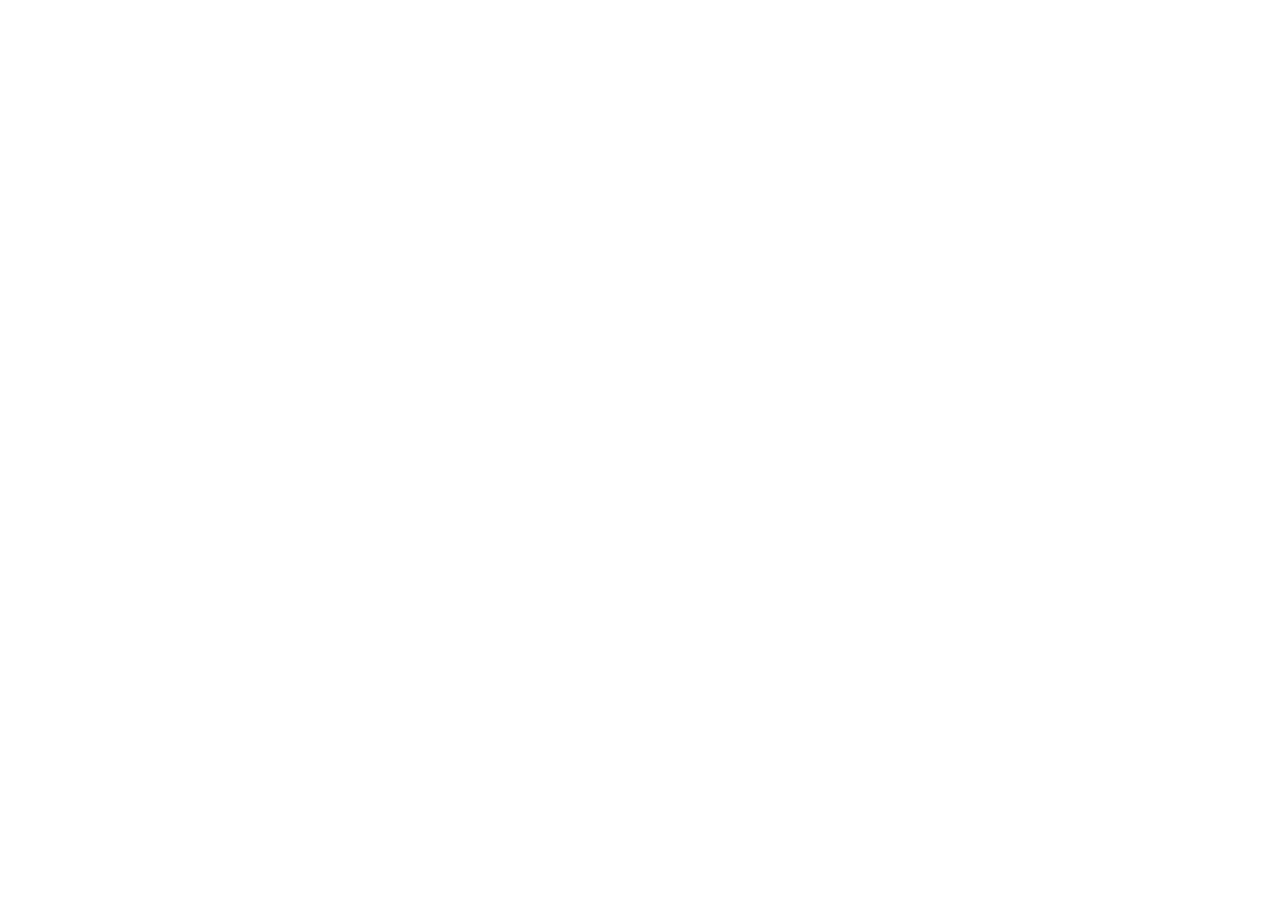
==== index.html @ 970cb750 "Add files via upload" ====
<!DOCTYPE html>
<html lang="en" class="">
  <head>
    <meta http-equiv="X-UA-Compatible" content="IE=edge,chrome=1">
    <meta name="viewport" content="width=device-width, initial-scale=1">
    <meta charset="utf-8">

    <title>Navigating the Publishing Maze: Griffith PhD candidates</title>

    <link type="text/css" rel="stylesheet" href="lib/icomoon.css">
    <script type="text/javascript" src="lib/player-0.0.11.min.js"></script>
    <script type="text/javascript" src="lib/lzwcompress.js"></script>

    <!-- Resize Hack -->
    <script type="text/javascript">
      window.resizeTo(screen.width, screen.height);
    </script>
    
    <!--[if lt IE 9]>
    <script src="//html5shiv.googlecode.com/svn/trunk/html5.js"></script>
    <![endif]-->

    <script id="__ENTRY__" type="application/json">
      {".js":["rise/035c76f6.js"]}
    </script>

    <script id="__REMOTE_ENTRIES__" type="application/json">
      {"mondrian":{".js":["mondrian/entry.js"]}}
    </script>

    <script>
      (function() {
        const jsonp = {}

        function loadModule(manifest) {
          const p = []

          if (manifest['.css'] != null) {
            for (var idx = 0; idx < manifest['.css'].length; idx++) {
              p.push(new Promise((resolve, reject) => {
                var link = document.createElement('link')
                link.onload = resolve
                link.onerror = reject
                link.rel = 'stylesheet'
                link.href = 'lib/' + manifest['.css'][idx]
                document.body.appendChild(link)
              }))
            }
          }

          if (manifest['.js'] != null) {
            for (var idx = 0; idx < manifest['.js'].length; idx++) {
              p.push(new Promise((resolve, reject) => {
                var script = document.createElement('script')
                script.onload = resolve
                script.onerror = reject
                script.src = 'lib/' + manifest['.js'][idx]
                document.body.appendChild(script)
              }))
            }
          }

          return Promise.all(p)
        }

        function deserialize(str) {
          const buffer = Uint8Array.from(atob(str), c => c.charCodeAt(0))
          const json = new TextDecoder().decode(buffer)
          const result = JSON.parse(json)
          return result
        }

        function __loadEntry() {
          return loadModule(JSON.parse(document.getElementById('__ENTRY__').textContent))
        }

        function __loadRemoteEntry(name) {
          const manifest = JSON.parse(document.getElementById('__REMOTE_ENTRIES__').textContent)
          if (manifest[name] == null) throw new Error(`Missing manifest for remote entry "${name}".`)
          return loadModule(manifest[name])
        }
        
        async function __loadJsonp(id, path) {
          try {
            return await new Promise((resolve, reject) => {
              try {
                jsonp[id] = resolve
                const script = document.createElement('script')
                script.onerror = reject
                script.src = `./${path}`
                document.head.appendChild(script)
              } catch (err) {
                reject(err)
              }
            })
          } finally {
            delete jsonp[id]
          }
        }

        function __resolveJsonp(id, data) {
          const resolve = jsonp[id]
          if (typeof resolve !== 'function') {
            throw new Error(`Could not load JSONP "${id}"`)
          }
          resolve(data)
        }

        async function __fetchCourse(name) {
          name = name == null ? window.i18n.default : name
          if (!window.i18n.available.includes(name)) {
            console.warn(`Could not load locale "${name}"`)
            name = window.i18n.available[0]
          }
          const encoded = await __loadJsonp(`course:${name}`, `locales/${name}.js`)
          const courseData = deserialize(encoded)
          return courseData
        }

        window.__loadEntry = __loadEntry
        window.__loadRemoteEntry = __loadRemoteEntry
        window.__loadJsonp = __loadJsonp
        window.__resolveJsonp = __resolveJsonp
        window.__fetchCourse = __fetchCourse
      })()
    </script>
  </head>
  <body>
    <div id="app"></div>
    <script type="text/javascript">
  (function(root) {
    window.i18n = {"available":["und"],"default":"und"};
    window.partnerContent = [];

    function isExport() {
      return true;
    }

    function resolvePath(path) {
      return ('assets/').concat(path);
    }

    function resolveFontPath(font) {
      return ('lib/fonts/').concat(font.key.split('/').reverse()[0]);
    }

    function fetchAvailableLocales() {
      return window.i18n
    }

    root.Runtime = {
      fetch: window.__fetchCourse,
      fetchAvailableLocales: fetchAvailableLocales,
      isExport: isExport,
      resolvePath: resolvePath,
      resolveFontPath: resolveFontPath
    };
  }(window));
</script>

    
    <script>__loadEntry()</script>
    
  </body>
</html>
---- lib/icomoon.css ----
@font-face {
	font-family: 'icomoon';
	src:  url('fonts/icomoon.ttf') format('truetype'),
				url('fonts/icomoon.woff') format('woff');
	font-weight: normal;
	font-style: normal;
}

[class^="icon-"], [class*=" icon-"] {
	/* use !important to prevent issues with browser extensions that change fonts */
	font-family: 'icomoon' !important;
	speak: none;
	font-style: normal;
	font-weight: normal;
	font-variant: normal;
	text-transform: none;
	line-height: 1;

	/* Better Font Rendering =========== */
	-webkit-font-smoothing: antialiased;
	-moz-osx-font-smoothing: grayscale;
}

.icon-edit-author-name:before {
	content: "\e976";
}
.icon-lock:before {
	content: "\e977";
}
.icon-checkmark-valid:before {
	content: "\e95d";
}
.icon-close-media-panel:before {
	content: "\e95e";
}
.icon-trash4:before {
	content: "\e95f";
}
.icon-x-invalid-url:before {
	content: "\e960";
}
.icon-attach2:before {
	content: "\e961";
}
.icon-bold:before {
	content: "\e962";
}
.icon-fontcolor:before {
	content: "\e963";
}
.icon-fontsize:before {
	content: "\e964";
}
.icon-italic:before {
	content: "\e965";
}
.icon-link:before {
	content: "\e966";
}
.icon-orderedlist:before {
	content: "\e967";
}
.icon-quote:before {
	content: "\e968";
}
.icon-unorderedlist:before {
	content: "\e969";
}
.icon-feedback:before {
	content: "\e910";
}
.icon-review:before {
	content: "\e911";
}
.icon-customizable:before {
	content: "\e908";
}
.icon-design:before {
	content: "\e909";
}
.icon-interactions:before {
	content: "\e90a";
}
.icon-questions:before {
	content: "\e90b";
}
.icon-scenarios2:before {
	content: "\e90c";
}
.icon-slides:before {
	content: "\e90d";
}
.icon-desktop:before {
	content: "\e902";
}
.icon-expressions:before {
	content: "\e903";
}
.icon-poses:before {
	content: "\e904";
}
.icon-retina:before {
	content: "\e905";
}
.icon-scenarios:before {
	content: "\e906";
}
.icon-transparency:before {
	content: "\e907";
}
.icon-Master-01:before {
	content: "\e934";
}
.icon-Master-02:before {
	content: "\e93a";
}
.icon-Master-03:before {
	content: "\e939";
}
.icon-Master-04:before {
	content: "\e936";
}
.icon-Master-05:before {
	content: "\e93b";
}
.icon-Master-06:before {
	content: "\e935";
}
.icon-Master-07:before {
	content: "\e937";
}
.icon-Master-08:before {
	content: "\e938";
}
.icon-Master-09:before {
	content: "\e922";
}
.icon-Master-10:before {
	content: "\e926";
}
.icon-Master-11:before {
	content: "\e924";
}
.icon-Master-12:before {
	content: "\e928";
}
.icon-Master-13:before {
	content: "\e923";
}
.icon-Master-14:before {
	content: "\e925";
}
.icon-Master-15:before {
	content: "\e929";
}
.icon-Master-16:before {
	content: "\e927";
}
.icon-Master-17:before {
	content: "\e92b";
}
.icon-Master-18:before {
	content: "\e92c";
}
.icon-Master-19:before {
	content: "\e92d";
}
.icon-Master-20:before {
	content: "\e92e";
}
.icon-Master-21:before {
	content: "\e92f";
}
.icon-Master-22:before {
	content: "\e930";
}
.icon-Master-23:before {
	content: "\e931";
}
.icon-Master-24:before {
	content: "\e932";
}
.icon-Master-25:before {
	content: "\e933";
}
.icon-Master-26:before {
	content: "\e92a";
}
.icon-check-circle:before {
	content: "\e803";
}
.icon-trash:before {
	content: "\e804";
}
.icon-rotation:before {
	content: "\e91a";
}
.icon-vector:before {
	content: "\e91b";
}
.icon-mute:before {
	content: "\e90e";
}
.icon-volume:before {
	content: "\e90f";
}
.icon-logo:before {
	content: "\e805";
}
.icon-share:before {
	content: "\e801";
}
.icon-sorting:before {
	content: "\e91c";
}
.icon-more:before {
	content: "\e91d";
}
.icon-copy:before {
	content: "\e951";
}
.icon-clock:before {
	content: "\e915";
}
.icon-quotes-left:before {
	content: "\e918";
}
.icon-list-numbered:before {
	content: "\e916";
}
.icon-list2:before {
	content: "\e917";
}
.icon-plus:before {
	content: "\e60a";
}
.icon-info:before {
	content: "\e974";
}
.icon-cross:before {
	content: "\e913";
}
.icon-checkmark:before {
	content: "\e975";
}
.icon-arrow-up2:before {
	content: "\e959";
}
.icon-arrow-down2:before {
	content: "\e95a";
}
.icon-sort-alpha-asc:before {
	content: "\e912";
}
.icon-rtf:before {
	content: "\e94b";
}
.icon-doc:before {
	content: "\e94a";
}
.icon-pdf:before {
	content: "\e94c";
}
.icon-ppt:before {
	content: "\e94d";
}
.icon-file:before {
	content: "\e94e";
}
.icon-xls:before {
	content: "\e94f";
}
.icon-zip:before {
	content: "\e950";
}
.icon-file-alt:before {
	content: "\e944";
}
.icon-doc-alt:before {
	content: "\e943";
}
.icon-pdf-alt:before {
	content: "\e945";
}
.icon-ppt-alt:before {
	content: "\e946";
}
.icon-rtf-alt:before {
	content: "\e947";
}
.icon-xls-alt:before {
	content: "\e948";
}
.icon-zip-alt:before {
	content: "\e949";
}
.icon-attach:before {
	content: "\e942";
}
.icon-reload:before {
	content: "\e941";
}
.icon-trash2:before {
	content: "\e60d";
}
.icon-arrow-left:before {
	content: "\e608";
}
.icon-arrow-right:before {
	content: "\e609";
}
.icon-check-alt:before {
	content: "\e606";
}
.icon-password-view:before {
	content: "\e972";
}
.icon-password-hide:before {
	content: "\e973";
}
.icon-view-grid:before {
	content: "\e96c";
}
.icon-grid-view:before {
	content: "\e96c";
}
.icon-view-list:before {
	content: "\e96d";
}
.icon-list-view:before {
	content: "\e96d";
}
.icon-blocks:before {
	content: "\e95b";
}
.icon-list3:before {
	content: "\e95c";
}
.icon-export:before {
	content: "\e958";
}
.icon-screencast:before {
	content: "\e957";
}
.icon-cursor:before {
	content: "\e956";
}
.icon-documents:before {
	content: "\e952";
}
.icon-duplicate:before {
	content: "\e952";
}
.icon-trash3:before {
	content: "\e953";
}
.icon-Article:before {
	content: "\e93c";
}
.icon-Interaction:before {
	content: "\e93d";
}
.icon-Quiz:before {
	content: "\e93e";
}
.icon-Video:before {
	content: "\e93f";
}
.icon-trashcan:before {
	content: "\e921";
}
.icon-marker_style:before {
	content: "\e920";
}
.icon-photo:before {
	content: "\e91f";
}
.icon-microphone:before {
	content: "\e91e";
}
.icon-plus2:before {
	content: "\e800";
}
.icon-processing:before {
	content: "\e607";
}
.icon-menu:before {
	content: "\e602";
}
.icon-headset:before {
	content: "\e603";
}
.icon-list:before {
	content: "\e604";
}
.icon-video:before {
	content: "\e605";
}
.icon-mail:before {
	content: "\e954";
}
.icon-remove:before {
	content: "\e955";
}
.icon-up-level-2:before {
	content: "\e96e";
}
.icon-up-level-list-2:before {
	content: "\e96f";
}
.icon-plus-circle:before {
	content: "\e802";
}
.icon-up-level:before {
	content: "\e970";
}
.icon-up-level-list:before {
	content: "\e971";
}
.icon-eye:before {
	content: "\e96b";
}
.icon-tick:before {
	content: "\e900";
}
.icon-check:before {
	content: "\e901";
}
.icon-link-alt:before {
	content: "\e919";
}
.icon-chevron-down:before {
	content: "\e60b";
}
.icon-chevron-up:before {
	content: "\e60c";
}
.icon-chevron-left:before {
	content: "\e600";
}
.icon-chevron:before {
	content: "\e601";
}
.icon-chevron-right:before {
	content: "\e601";
}
.icon-close-small:before {
	content: "\e940";
}
.icon-pie-chart:before {
	content: "\e914";
}
.icon-alert:before {
	content: "\e96a";
}
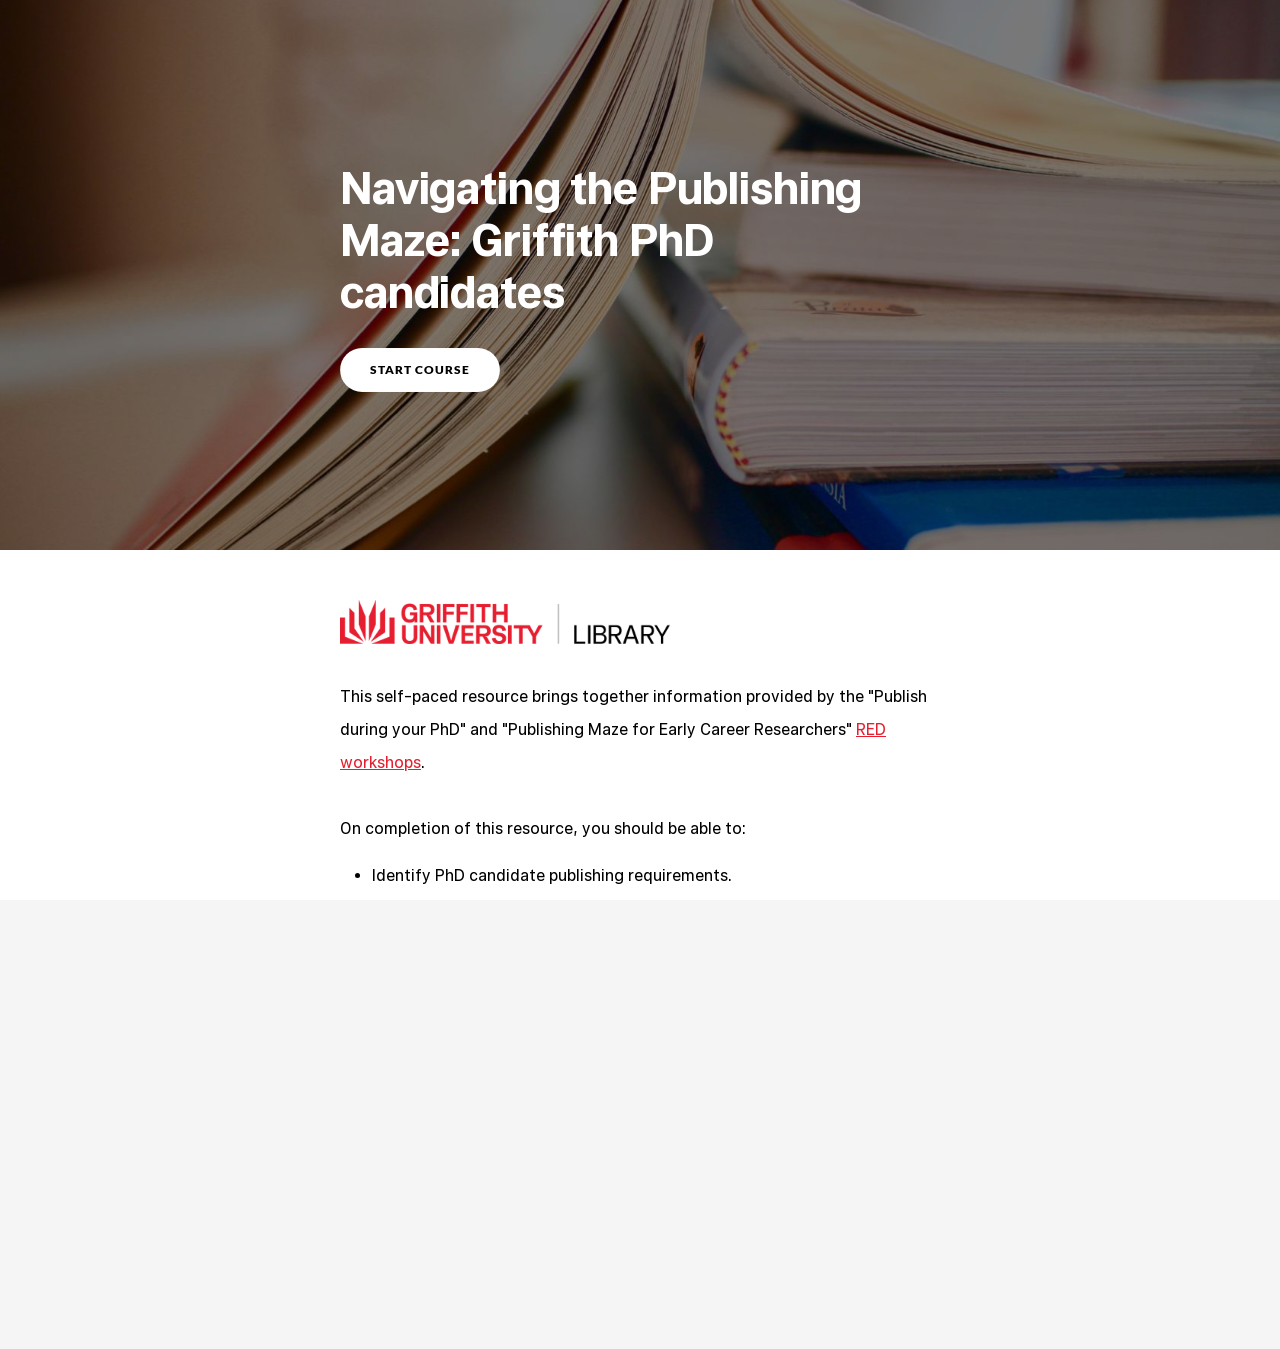
==== commit 31cdcb13: "Including Google Analytics code" ====
--- a/index.html
+++ b/index.html
@@ -11,6 +11,17 @@
     <script type="text/javascript" src="lib/player-0.0.11.min.js"></script>
     <script type="text/javascript" src="lib/lzwcompress.js"></script>
 
+    <!-- Global site tag (gtag.js) - Google Analytics -->
+    <!-- Google tag (gtag.js) -->
+    <script async src="https://www.googletagmanager.com/gtag/js?id=G-NC3PPY2JZB">
+    </script> 
+    <script>
+      window.dataLayer = window.dataLayer || [];
+      function gtag(){dataLayer.push(arguments);}
+      gtag('js', new Date());
+      gtag('config', 'G-NC3PPY2JZB');
+    </script>
+    
     <!-- Resize Hack -->
     <script type="text/javascript">
       window.resizeTo(screen.width, screen.height);
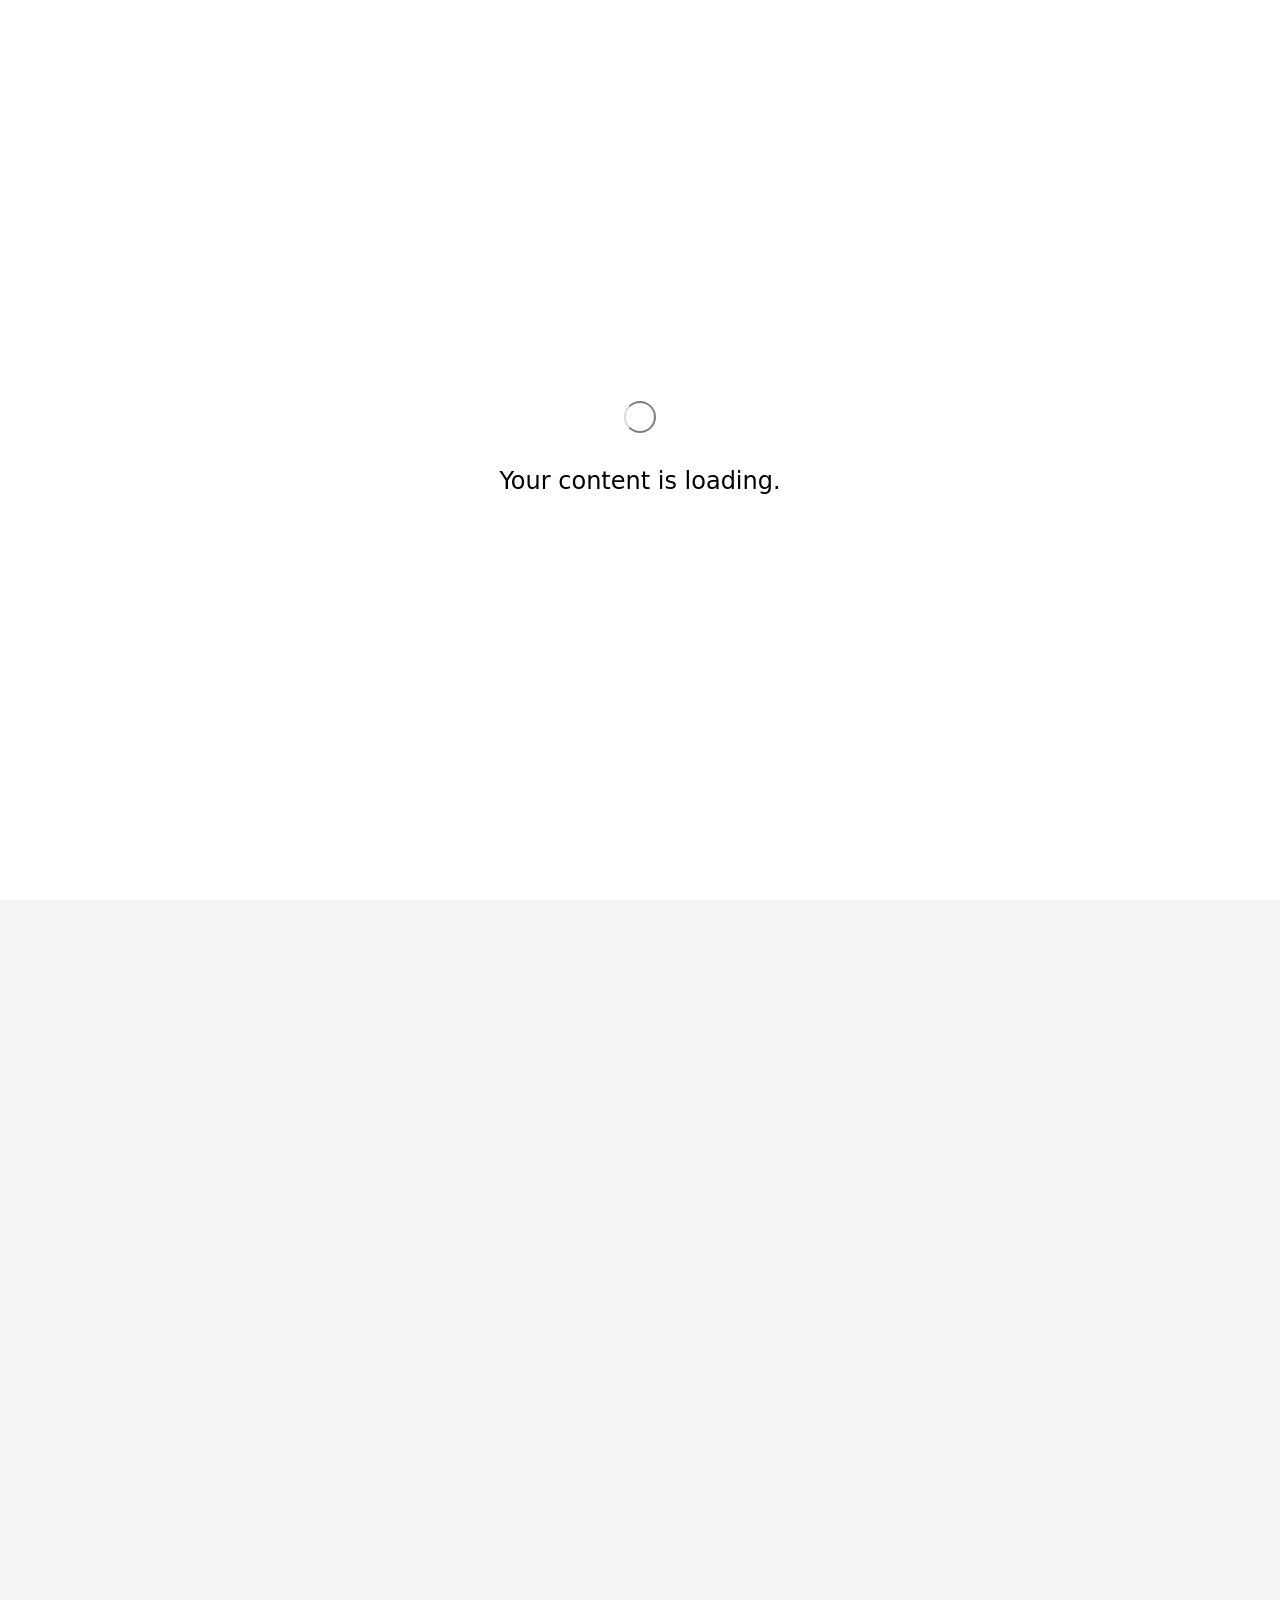
==== commit bb3bdc80: "Add files via upload" ====
--- a/index.html
+++ b/index.html
@@ -1,176 +1,31 @@
-<!DOCTYPE html>
-<html lang="en" class="">
+<!doctype html>
+<!-- 
+course package version: 81MApL0v
+rise_frontend sha: c0d63bac3fd84c6de86e2cd2e6e87be1e62a2d77
+learn_distribution_frontend sha: 7a62b95389028100753cab53da978d8ba7ef4692
+mondrian sha: 90610c53a569f81d73c1954f53b75ddeeb842fe1
+sandbox sha: 38e0c7bca6fd6bed198d58039339932c1fb4afbe
+ -->
+<html lang="en">
   <head>
-    <meta http-equiv="X-UA-Compatible" content="IE=edge,chrome=1">
-    <meta name="viewport" content="width=device-width, initial-scale=1">
     <meta charset="utf-8">
-
+    <meta name="viewport" content="width=device-width,initial-scale=1">
     <title>Navigating the Publishing Maze: Griffith PhD candidates</title>
-
-    <link type="text/css" rel="stylesheet" href="lib/icomoon.css">
-    <script type="text/javascript" src="lib/player-0.0.11.min.js"></script>
-    <script type="text/javascript" src="lib/lzwcompress.js"></script>
-
-    <!-- Global site tag (gtag.js) - Google Analytics -->
-    <!-- Google tag (gtag.js) -->
-    <script async src="https://www.googletagmanager.com/gtag/js?id=G-NC3PPY2JZB">
-    </script> 
-    <script>
-      window.dataLayer = window.dataLayer || [];
-      function gtag(){dataLayer.push(arguments);}
-      gtag('js', new Date());
-      gtag('config', 'G-NC3PPY2JZB');
+    
+      <link rel="stylesheet" href="lib/sandbox/4adfab46.css">
+    
+    <script type="application/json" id="__CONFIG__">
+      {"remoteManifest":{"learn_distribution_frontend":{".js":["learn_dist/entry.js"]},"mondrian":{".js":["mondrian/entry.js"]}},"assetTargetPrefixes":{"media":"assets","font":"lib/fonts"}}
     </script>
     
-    <!-- Resize Hack -->
-    <script type="text/javascript">
-      window.resizeTo(screen.width, screen.height);
-    </script>
-    
-    <!--[if lt IE 9]>
-    <script src="//html5shiv.googlecode.com/svn/trunk/html5.js"></script>
-    <![endif]-->
-
-    <script id="__ENTRY__" type="application/json">
-      {".js":["rise/035c76f6.js"]}
-    </script>
-
-    <script id="__REMOTE_ENTRIES__" type="application/json">
-      {"mondrian":{".js":["mondrian/entry.js"]}}
-    </script>
-
-    <script>
-      (function() {
-        const jsonp = {}
-
-        function loadModule(manifest) {
-          const p = []
-
-          if (manifest['.css'] != null) {
-            for (var idx = 0; idx < manifest['.css'].length; idx++) {
-              p.push(new Promise((resolve, reject) => {
-                var link = document.createElement('link')
-                link.onload = resolve
-                link.onerror = reject
-                link.rel = 'stylesheet'
-                link.href = 'lib/' + manifest['.css'][idx]
-                document.body.appendChild(link)
-              }))
-            }
-          }
-
-          if (manifest['.js'] != null) {
-            for (var idx = 0; idx < manifest['.js'].length; idx++) {
-              p.push(new Promise((resolve, reject) => {
-                var script = document.createElement('script')
-                script.onload = resolve
-                script.onerror = reject
-                script.src = 'lib/' + manifest['.js'][idx]
-                document.body.appendChild(script)
-              }))
-            }
-          }
-
-          return Promise.all(p)
-        }
-
-        function deserialize(str) {
-          const buffer = Uint8Array.from(atob(str), c => c.charCodeAt(0))
-          const json = new TextDecoder().decode(buffer)
-          const result = JSON.parse(json)
-          return result
-        }
-
-        function __loadEntry() {
-          return loadModule(JSON.parse(document.getElementById('__ENTRY__').textContent))
-        }
-
-        function __loadRemoteEntry(name) {
-          const manifest = JSON.parse(document.getElementById('__REMOTE_ENTRIES__').textContent)
-          if (manifest[name] == null) throw new Error(`Missing manifest for remote entry "${name}".`)
-          return loadModule(manifest[name])
-        }
-        
-        async function __loadJsonp(id, path) {
-          try {
-            return await new Promise((resolve, reject) => {
-              try {
-                jsonp[id] = resolve
-                const script = document.createElement('script')
-                script.onerror = reject
-                script.src = `./${path}`
-                document.head.appendChild(script)
-              } catch (err) {
-                reject(err)
-              }
-            })
-          } finally {
-            delete jsonp[id]
-          }
-        }
-
-        function __resolveJsonp(id, data) {
-          const resolve = jsonp[id]
-          if (typeof resolve !== 'function') {
-            throw new Error(`Could not load JSONP "${id}"`)
-          }
-          resolve(data)
-        }
-
-        async function __fetchCourse(name) {
-          name = name == null ? window.i18n.default : name
-          if (!window.i18n.available.includes(name)) {
-            console.warn(`Could not load locale "${name}"`)
-            name = window.i18n.available[0]
-          }
-          const encoded = await __loadJsonp(`course:${name}`, `locales/${name}.js`)
-          const courseData = deserialize(encoded)
-          return courseData
-        }
-
-        window.__loadEntry = __loadEntry
-        window.__loadRemoteEntry = __loadRemoteEntry
-        window.__loadJsonp = __loadJsonp
-        window.__resolveJsonp = __resolveJsonp
-        window.__fetchCourse = __fetchCourse
-      })()
-    </script>
+    <script src="lib/dist/4215d215.js"></script>
   </head>
   <body>
     <div id="app"></div>
-    <script type="text/javascript">
-  (function(root) {
-    window.i18n = {"available":["und"],"default":"und"};
-    window.partnerContent = [];
-
-    function isExport() {
-      return true;
-    }
-
-    function resolvePath(path) {
-      return ('assets/').concat(path);
-    }
-
-    function resolveFontPath(font) {
-      return ('lib/fonts/').concat(font.key.split('/').reverse()[0]);
-    }
-
-    function fetchAvailableLocales() {
-      return window.i18n
-    }
-
-    root.Runtime = {
-      fetch: window.__fetchCourse,
-      fetchAvailableLocales: fetchAvailableLocales,
-      isExport: isExport,
-      resolvePath: resolvePath,
-      resolveFontPath: resolveFontPath
-    };
-  }(window));
-</script>
-
     
-    <script>__loadEntry()</script>
+      <script src="lib/rise/df80943a.js"></script>
+    
+      <script src="lib/sandbox/c77685df.js"></script>
     
   </body>
 </html>
--- a/lib/sandbox/4adfab46.css
+++ b/lib/sandbox/4adfab46.css
@@ -0,0 +1,14 @@
+html,
+body {
+  height: 100%;
+  margin: 0;
+  padding: 0;
+}
+
+iframe {
+  border: none;
+  display: block;
+  height: 100%;
+  width: 100%;
+}
+
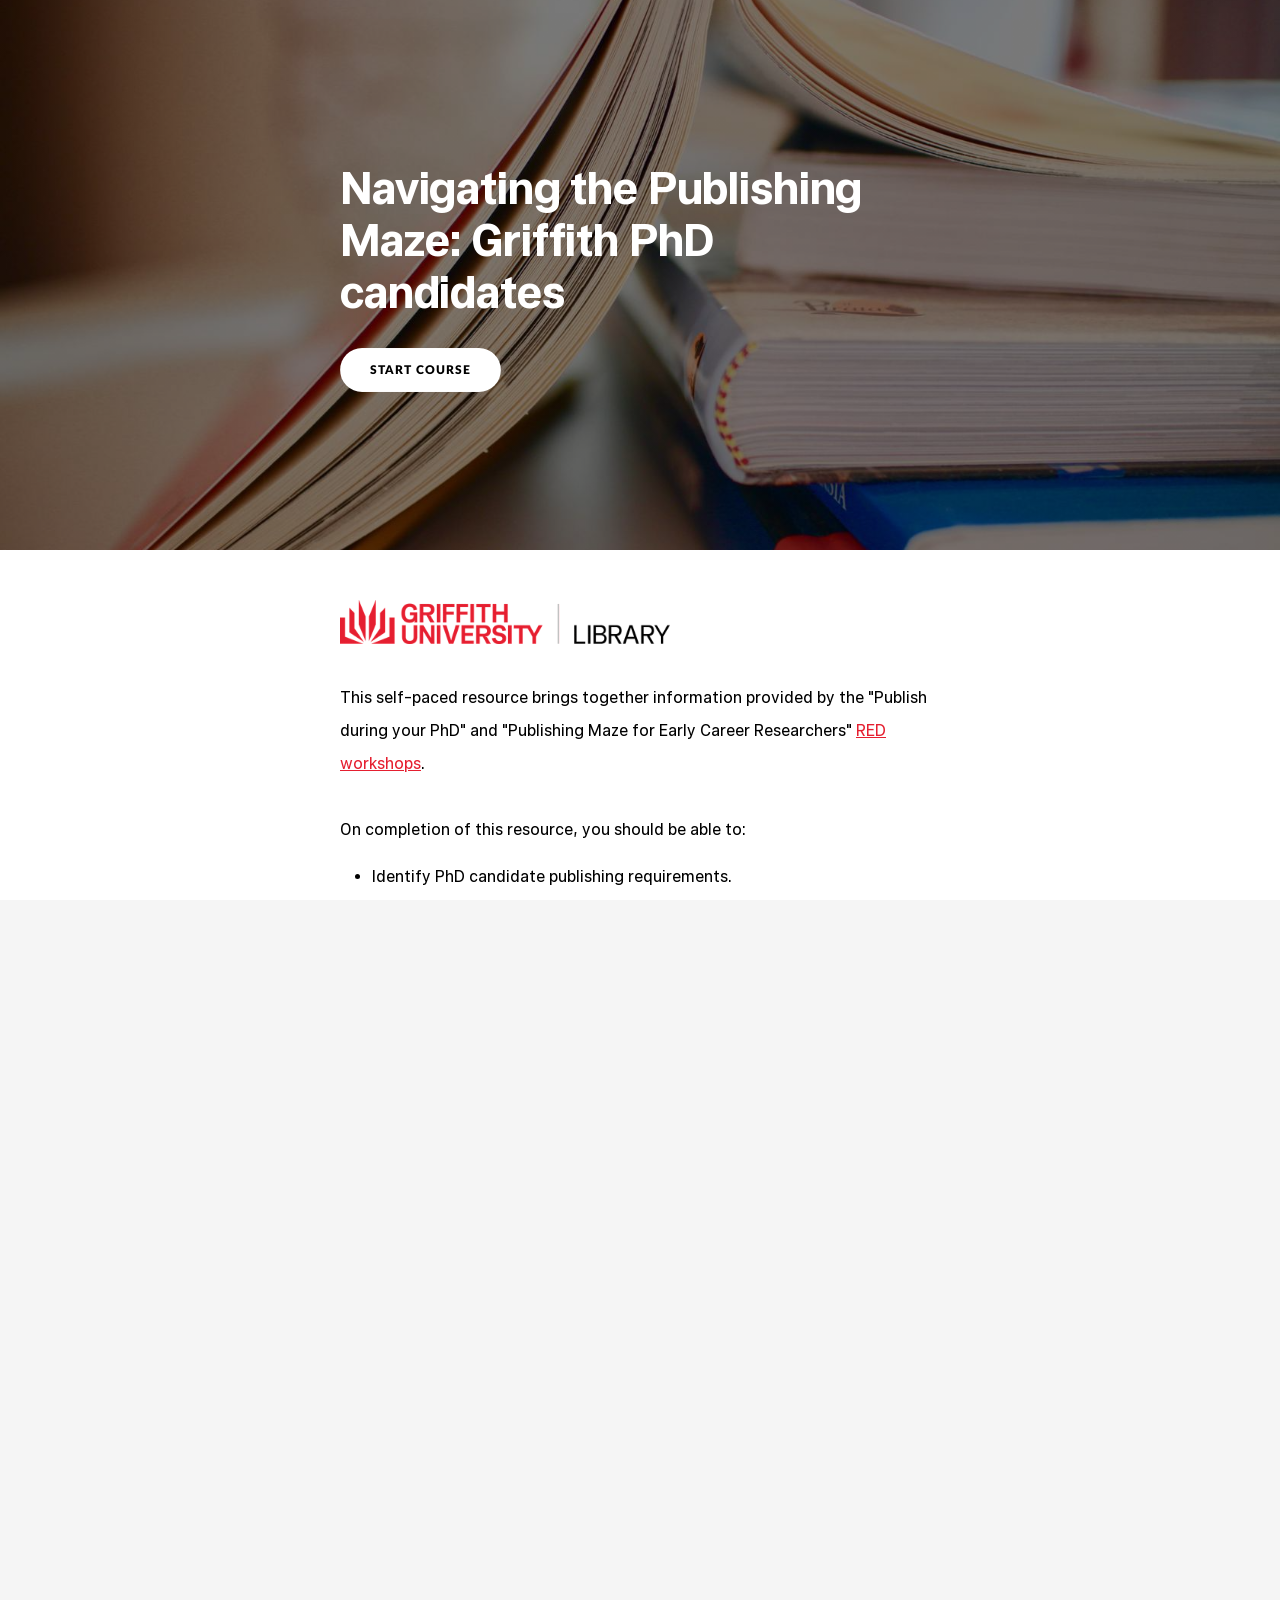
==== commit e666a928: "Added GA code" ====
--- a/index.html
+++ b/index.html
@@ -7,7 +7,18 @@
 sandbox sha: 38e0c7bca6fd6bed198d58039339932c1fb4afbe
  -->
 <html lang="en">
-  <head>
+ <!-- Global site tag (gtag.js) - Google Analytics -->
+    <!-- Google tag (gtag.js) -->
+    <script async src="https://www.googletagmanager.com/gtag/js?id=G-NC3PPY2JZB">
+    </script> 
+    <script>
+      window.dataLayer = window.dataLayer || [];
+      function gtag(){dataLayer.push(arguments);}
+      gtag('js', new Date());
+      gtag('config', 'G-NC3PPY2JZB');
+    </script>
+ 
+ <head>
     <meta charset="utf-8">
     <meta name="viewport" content="width=device-width,initial-scale=1">
     <title>Navigating the Publishing Maze: Griffith PhD candidates</title>
